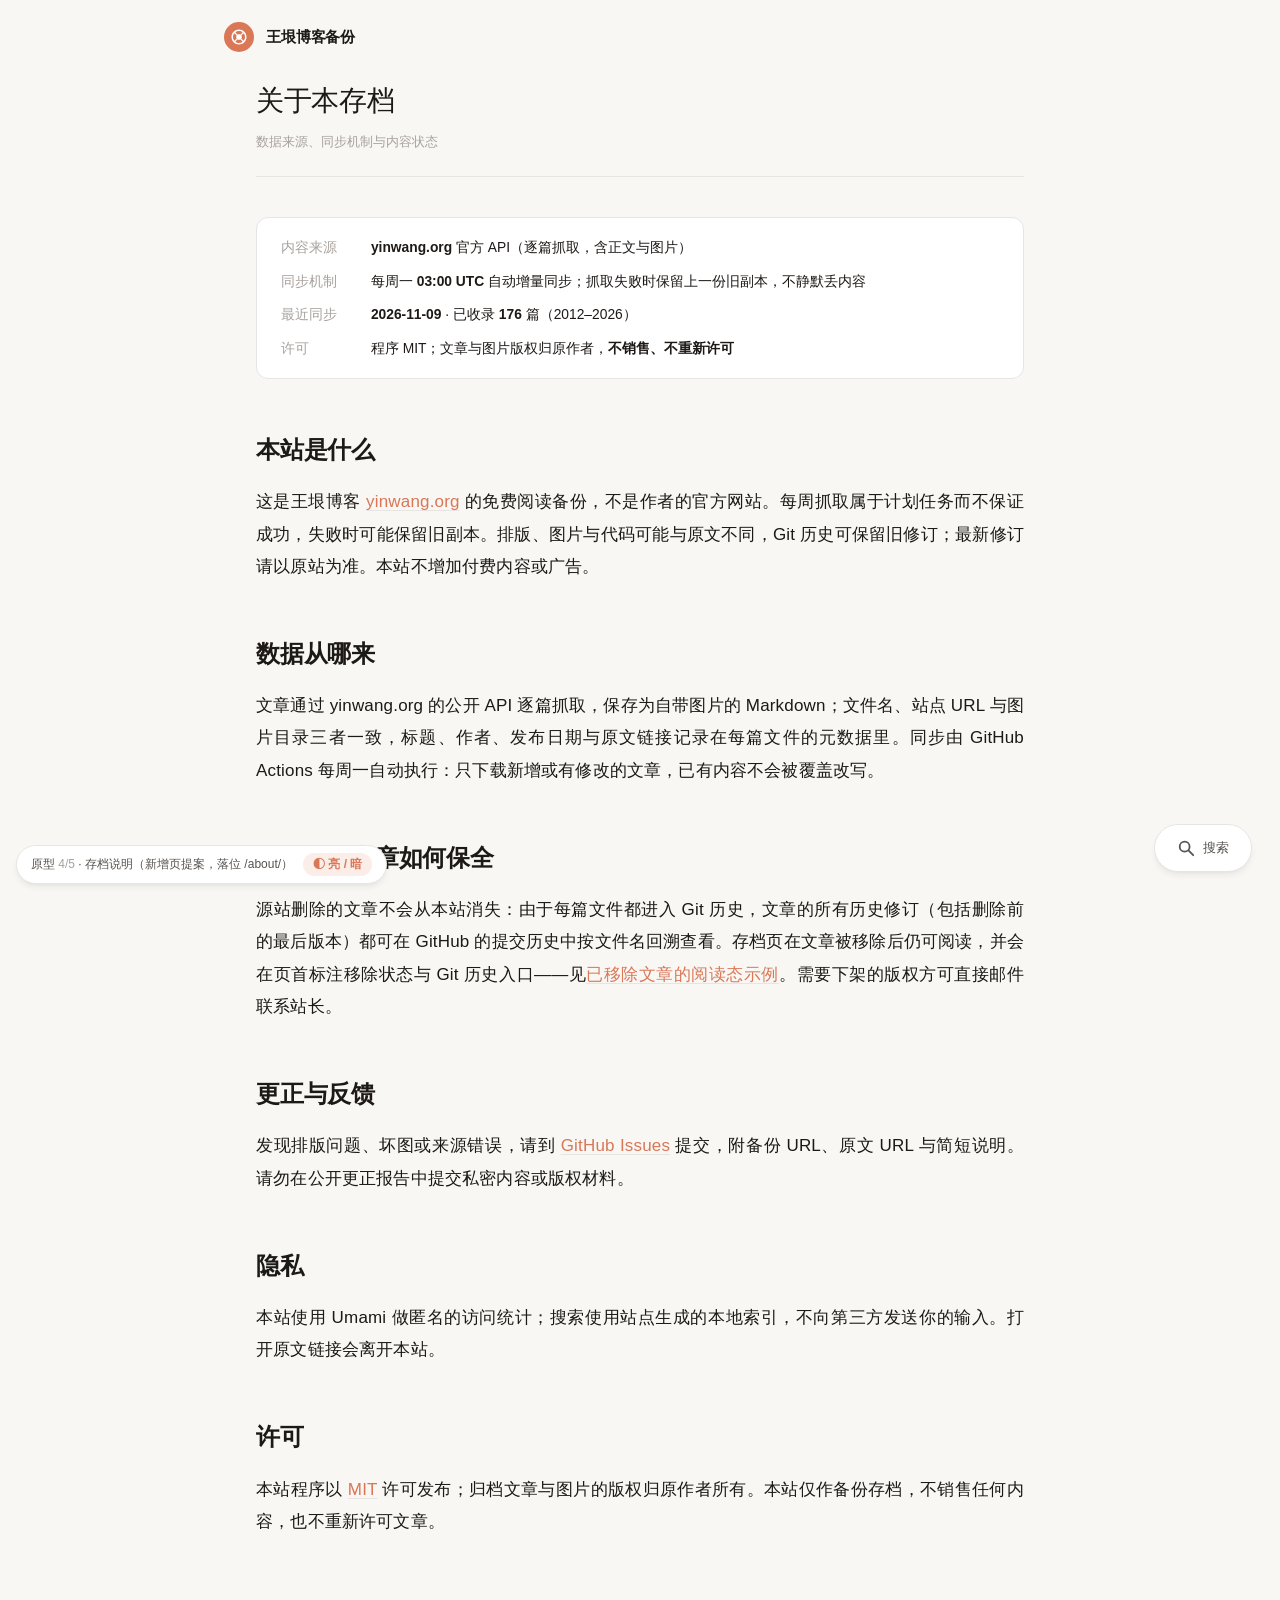
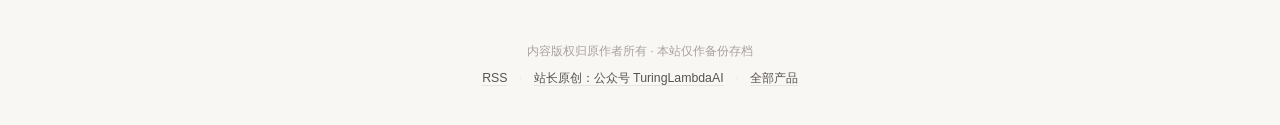
==== design/prototype/about.html @ 1a35fdff "docs(design): add prototype-first design contract (DESIGN.md + 5 screens)" ====
<!DOCTYPE html>
<html lang="zh">
<head>
<meta charset="UTF-8">
<meta name="viewport" content="width=device-width, initial-scale=1.0">
<title>王垠博客备份 — 原型 4/5 存档说明（新增页提案）</title>
<link rel="stylesheet" href="shared.css">
<style>
  /* ==== 存档说明专属：关键事实卡（数据全为真实机制与数值） ==== */
  .about-facts {
    background: var(--surface); border: 1px solid var(--border); border-radius: var(--radius);
    padding: 18px 24px; margin: 0 0 36px; display: grid; gap: 10px;
    font-size: 0.92em;
  }
  .about-facts .row { display: flex; gap: 14px; align-items: baseline; }
  .about-facts .k { flex: none; width: 5.5em; color: var(--text-3); }
  .about-facts .v { color: var(--text); }
  .about-facts .v b { font-weight: 600; font-variant-numeric: tabular-nums; }
</style>
</head>
<body>
  <div class="proto-bar">
    <span>原型 <span class="n">4/5</span> · 存档说明（新增页提案，落位 /about/）</span>
    <button type="button" data-theme-toggle>◐ 亮 / 暗</button>
  </div>

  <header class="site-header site-header--compact">
    <div class="container">
      <a class="site-logo site-logo--compact" href="index.html" aria-label="返回首页">
        <svg viewBox="0 0 24 24"><path d="M12 2C6.48 2 2 6.48 2 12s4.48 10 10 10 10-4.48 10-10S17.52 2 12 2zm0 2c1.85 0 3.55.63 4.9 1.69L14.3 8.8a4.97 4.97 0 0 0-4.6 0L7.1 5.69A7.96 7.96 0 0 1 12 4zM4 12c0-1.85.63-3.55 1.69-4.9L8.8 9.7a4.97 4.97 0 0 0 0 4.6l-3.11 2.6A7.96 7.96 0 0 1 4 12zm8 8c-1.85 0-3.55-.63-4.9-1.69l2.6-3.11a4.97 4.97 0 0 0 4.6 0l2.6 3.11A7.96 7.96 0 0 1 12 20zm6.31-3.1L15.2 14.3a4.97 4.97 0 0 0 0-4.6l3.11-2.6A7.96 7.96 0 0 1 20 12c0 1.85-.63 3.55-1.69 4.9z"/></svg>
      </a>
      <a class="site-title-link" href="index.html"><span class="site-title">王垠博客备份</span></a>
    </div>
  </header>

  <main class="container">
    <article class="post">
      <header class="post-header">
        <h1>关于本存档</h1>
        <div class="post-meta">
          <span>数据来源、同步机制与内容状态</span>
        </div>
      </header>

      <div class="about-facts">
        <div class="row"><span class="k">内容来源</span><span class="v"><b>yinwang.org</b> 官方 API（逐篇抓取，含正文与图片）</span></div>
        <div class="row"><span class="k">同步机制</span><span class="v">每周一 <b>03:00 UTC</b> 自动增量同步；抓取失败时保留上一份旧副本，不静默丢内容</span></div>
        <div class="row"><span class="k">最近同步</span><span class="v"><b>2026-11-09</b> · 已收录 <b>176</b> 篇（2012–2026）</span></div>
        <div class="row"><span class="k">许可</span><span class="v">程序 MIT；文章与图片版权归原作者，<b>不销售、不重新许可</b></span></div>
      </div>

      <div class="post-content">
        <h2>本站是什么</h2>
        <p>这是王垠博客 <a href="https://yinwang.org" target="_blank" rel="noopener">yinwang.org</a> 的免费阅读备份，不是作者的官方网站。每周抓取属于计划任务而不保证成功，失败时可能保留旧副本。排版、图片与代码可能与原文不同，Git 历史可保留旧修订；最新修订请以原站为准。本站不增加付费内容或广告。</p>

        <h2>数据从哪来</h2>
        <p>文章通过 yinwang.org 的公开 API 逐篇抓取，保存为自带图片的 Markdown；文件名、站点 URL 与图片目录三者一致，标题、作者、发布日期与原文链接记录在每篇文件的元数据里。同步由 GitHub Actions 每周一自动执行：只下载新增或有修改的文章，已有内容不会被覆盖改写。</p>

        <h2>被删除的文章如何保全</h2>
        <p>源站删除的文章不会从本站消失：由于每篇文件都进入 Git 历史，文章的所有历史修订（包括删除前的最后版本）都可在 GitHub 的提交历史中按文件名回溯查看。存档页在文章被移除后仍可阅读，并会在页首标注移除状态与 Git 历史入口——见<a href="removed.html">已移除文章的阅读态示例</a>。需要下架的版权方可直接邮件联系站长。</p>

        <h2>更正与反馈</h2>
        <p>发现排版问题、坏图或来源错误，请到 <a href="https://github.com/turlamai/yinwang-archive/issues" target="_blank" rel="noopener">GitHub Issues</a> 提交，附备份 URL、原文 URL 与简短说明。请勿在公开更正报告中提交私密内容或版权材料。</p>

        <h2>隐私</h2>
        <p>本站使用 Umami 做匿名的访问统计；搜索使用站点生成的本地索引，不向第三方发送你的输入。打开原文链接会离开本站。</p>

        <h2>许可</h2>
        <p>本站程序以 <a href="https://github.com/turlamai/yinwang-archive/blob/master/LICENSE" target="_blank" rel="noopener">MIT</a> 许可发布；归档文章与图片的版权归原作者所有。本站仅作备份存档，不销售任何内容，也不重新许可文章。</p>
      </div>
    </article>
  </main>

  <footer class="site-footer">
    <div class="container">
      <p>内容版权归原作者所有 · 本站仅作备份存档</p>
      <p class="footer-links">
        <a href="#feed.xml">RSS</a>
        <span class="sep">&middot;</span>
        <a href="#wechat/">站长原创：公众号 TuringLambdaAI</a>
        <span class="sep">&middot;</span>
        <a href="#jrtx.site">全部产品</a>
      </p>
    </div>
  </footer>

  <button id="search-trigger" class="search-trigger" aria-label="搜索">
    <svg width="18" height="18" viewBox="0 0 20 20" fill="none" stroke="currentColor" stroke-width="2" stroke-linecap="round"><circle cx="8.5" cy="8.5" r="5.5"/><line x1="13" y1="13" x2="18" y2="18"/></svg>
    <span class="t">搜索</span>
    <span class="tip">Ctrl K</span>
  </button>

  <script>
    (function () {
      var root = document.documentElement;
      if (matchMedia('(prefers-color-scheme: dark)').matches) root.classList.add('dark');
      document.querySelectorAll('[data-theme-toggle]').forEach(function (b) {
        b.addEventListener('click', function () { root.classList.toggle('dark'); });
      });
    })();
  </script>
</body>
</html>
---- design/prototype/shared.css ----
/* ==== 王垠博客备份 原型共享壳层 — tokens 与基础组件，见 design/DESIGN.md ====
   Tokens 逐值提取自 src/site/styles/main.css（家族 site-kit palette）。
   原型禁外部资源：serif 标题以系统宋体栈代替自托管 Newsreader；
   实物高亮由 vendor highlight.js 浏览器端执行，原型用静态 span 演示。 */
:root {
  --bg: #F9F7F4; --surface: #FFFFFF;
  --text: #1C1917; --text-2: #57534E; --text-3: #A8A29E;
  --accent: #D97757; --accent-hover: #C25F3D; --accent-bg: #FBEDE7;
  --border: #E7E5E4; --selection: #F3DCBE;
  --shadow-md: 0 4px 6px -1px rgba(28,25,23,.07), 0 2px 4px -2px rgba(28,25,23,.05);
  --radius: 12px;
  --font-ui: -apple-system, BlinkMacSystemFont, "Segoe UI", "Noto Sans SC", "PingFang SC", "Hiragino Sans GB", sans-serif;
  --font-serif: "Songti SC", "Noto Serif SC", "SimSun", Georgia, serif; /* 实物: "Newsreader", … */
  --font-mono: ui-monospace, "SF Mono", Menlo, Consolas, "Cascadia Mono", monospace;
  --hl-comment: #A8A29E; --hl-keyword: #A35F28; --hl-string: #5F7A44;
  --hl-number: #B03A2E; --hl-title: #3E6E8E; --hl-attr: #8E6B3E;
}
.dark {
  --bg: #171412; --surface: #231F1D;
  --text: #E7E5E4; --text-2: #A8A29E; --text-3: #78716C;
  --accent: #D4915C; --accent-hover: #E0A06D; --accent-bg: #2D2218;
  --border: #3D3835; --selection: #56401F;
  --shadow-md: 0 4px 6px -1px rgba(0,0,0,.3), 0 2px 4px -2px rgba(0,0,0,.25);
  --hl-comment: #78716C; --hl-keyword: #E0A06D; --hl-string: #9CB87A;
  --hl-number: #E08E85; --hl-title: #82AACC; --hl-attr: #C9A66B;
}
* { margin: 0; padding: 0; box-sizing: border-box; }
body {
  font-family: var(--font-ui); font-size: 15px; line-height: 1.7;
  color: var(--text); background: var(--bg); -webkit-font-smoothing: antialiased;
}
::selection { background: var(--selection); color: var(--text); }
:focus-visible { outline: 2px solid var(--accent); outline-offset: 2px; border-radius: 2px; }
a { color: var(--accent); text-decoration: none; transition: color .15s; }
a:hover { color: var(--accent-hover); }

/* ---- 原型评审工具条（非产品 UI，验收后移除） ---- */
.proto-bar {
  position: fixed; left: 16px; bottom: 16px; z-index: 400;
  display: inline-flex; align-items: center; gap: 10px;
  padding: 7px 14px; border-radius: 100px;
  background: var(--surface); border: 1px solid var(--border);
  box-shadow: var(--shadow-md); font-size: 12px; color: var(--text-2);
}
.proto-bar .n { color: var(--text-3); font-variant-numeric: tabular-nums; }
.proto-bar button {
  border: none; background: var(--accent-bg); color: var(--accent);
  font: 600 12px var(--font-ui); padding: 3px 10px; border-radius: 99px; cursor: pointer;
}
.proto-bar button:hover { background: var(--accent); color: #fff; }

/* ---- 布局 ---- */
.container { max-width: 880px; margin: 0 auto; padding: 0 24px; }

/* ---- SiteHeader ---- */
.site-header { padding: 48px 0 40px; text-align: center; }
.site-logo {
  display: inline-flex; align-items: center; justify-content: center;
  width: 48px; height: 48px; background: var(--accent); border-radius: 50%; margin-bottom: 16px;
}
.site-logo svg { width: 28px; height: 28px; fill: #fff; }
.site-title { font-family: var(--font-serif); font-size: 1.6em; font-weight: 500; color: var(--text); letter-spacing: -0.01em; }
.site-header--compact { padding: 22px 0 4px; }
.site-header--compact .container { display: flex; align-items: center; gap: 12px; }
.site-logo--compact { width: 30px; height: 30px; margin: 0; flex-shrink: 0; }
.site-logo--compact svg { width: 18px; height: 18px; }
.site-header--compact .site-title { font-size: 1.02em; font-weight: 600; }
.site-title-link { color: inherit; }
.site-title-link:hover .site-title { color: var(--accent); }
.site-desc { font-size: 0.92em; color: var(--text-3); margin-top: 6px; }
.site-desc a { color: var(--text-2); border-bottom: 1px solid var(--border); }
.site-desc a:hover { color: var(--accent); border-color: var(--accent); }

/* ---- FreeNotice（首页免费声明行） ---- */
.free-notice { color: var(--text-3); font-size: 0.86em; margin-bottom: 22px; padding-left: 4px; }
.free-notice a { color: var(--text-2); border-bottom: 1px solid var(--border); }
.free-notice a:hover { color: var(--accent); border-color: var(--accent); }

/* ---- YearSection + PostCard ---- */
.year-section { margin-bottom: 40px; }
.year-label {
  font-size: 0.8em; font-weight: 600; color: var(--text-3);
  text-transform: uppercase; letter-spacing: 0.08em; margin-bottom: 16px; padding-left: 4px;
}
.post-card {
  background: var(--surface); border: 1px solid var(--border); border-radius: var(--radius);
  padding: 20px 24px; margin-bottom: 10px; transition: box-shadow .2s, border-color .2s;
  display: flex; align-items: baseline; gap: 16px;
}
.post-card:hover { box-shadow: var(--shadow-md); border-color: var(--accent); }
.post-card-title { flex: 1; font-size: 0.98em; font-weight: 500; line-height: 1.4; }
.post-card-title a { color: inherit; }
.post-card-title a:hover { color: var(--accent); }
.post-card-date { font-size: 0.82em; color: var(--text-3); white-space: nowrap; font-variant-numeric: tabular-nums; }

/* ---- Pagination ---- */
.pagination { display: flex; justify-content: center; gap: 12px; margin-top: 40px; }
.pagination a {
  display: inline-flex; gap: 6px; padding: 10px 20px; border-radius: 100px;
  border: 1px solid var(--border); font-size: 0.88em; color: var(--text-2); transition: all .15s;
}
.pagination a:hover { border-color: var(--accent); color: var(--accent); background: var(--accent-bg); }
.pagination .gap { padding: 10px 4px; color: var(--text-3); font-size: 0.88em; }

/* ---- Post 页 ---- */
.post { max-width: 768px; margin: 0 auto; padding-top: 28px; padding-bottom: 56px; }
.post-header { margin-bottom: 40px; padding-bottom: 24px; border-bottom: 1px solid var(--border); }
.post-header h1 {
  font-family: var(--font-serif); font-size: 1.85em; font-weight: 500;
  line-height: 1.25; letter-spacing: -0.01em; margin-bottom: 12px;
}
.post-meta { display: flex; align-items: center; gap: 6px; flex-wrap: wrap; font-size: 0.85em; color: var(--text-3); }
.post-meta .sep { color: var(--border); }
.post-meta a { color: var(--text-2); }
.badge {
  display: inline-flex; align-items: center; gap: 5px; padding: 1px 9px; border-radius: 99px;
  background: var(--accent-bg); color: var(--accent); font-size: 0.92em; font-weight: 600;
}

/* ---- PostContent（长文排版是产品资产，行宽/行高锁死） ---- */
.post-content { font-size: 17px; line-height: 1.9; letter-spacing: 0.01em; text-wrap: pretty; overflow-wrap: break-word; }
.post-content p, .post-content li { text-align: justify; text-justify: inter-ideograph; }
.post-content h2 { font-size: 1.4em; font-weight: 600; margin: 2em 0 0.6em; letter-spacing: -0.01em; scroll-margin-top: 20px; }
.post-content h3 { font-size: 1.15em; font-weight: 600; margin: 1.6em 0 0.5em; scroll-margin-top: 20px; }
.post-content p { margin: 0 0 1.1em; }
.post-content ul, .post-content ol { padding-left: 1.4em; margin: 0 0 1.1em; }
.post-content li { margin: 0.35em 0; }
.post-content blockquote { border-left: 3px solid var(--accent); padding: 0.15em 0 0.15em 1.1em; margin: 1.3em 0; color: var(--text-2); }
.post-content pre, .post-content code { font-family: var(--font-mono); }
.post-content pre {
  background: var(--surface); border: 1px solid var(--border); padding: 18px 20px;
  border-radius: 10px; overflow-x: auto; margin: 1.2em 0; font-size: 0.88em; line-height: 1.6;
}
.post-content code { background: var(--accent-bg); color: var(--text); padding: 2px 6px; border-radius: 5px; font-size: 0.88em; }
.post-content pre code { background: none; color: inherit; padding: 0; }
.post-content img { display: block; max-width: 100%; height: auto; margin: 1.5em auto; border-radius: 10px; border: 1px solid var(--border); cursor: zoom-in; }
.dark .post-content img { filter: brightness(.88); }
.post-content table { border-collapse: collapse; width: 100%; margin: 1.2em 0; font-size: 0.92em; }
.post-content th, .post-content td { border: 1px solid var(--border); padding: 10px 14px; text-align: left; }
.post-content th { background: var(--accent-bg); font-weight: 600; color: var(--text-2); }
.post-content hr { border: none; border-top: 1px solid var(--border); margin: 2em 0; }
.post-content strong { font-weight: 600; }
.post-content a { text-decoration: underline; text-decoration-color: var(--border); text-underline-offset: 3px; transition: text-decoration-color .15s; }
.post-content a:hover { text-decoration-color: var(--accent); }
.hljs-comment { color: var(--hl-comment); } .hljs-keyword, .hljs-type { color: var(--hl-keyword); }
.hljs-string { color: var(--hl-string); } .hljs-number { color: var(--hl-number); }
.hljs-title { color: var(--hl-title); } .hljs-attr { color: var(--hl-attr); }

/* ---- PostToc（<details> 渐进增强，原生键盘可达） ---- */
.post-toc { background: var(--surface); border: 1px solid var(--border); border-radius: var(--radius); padding: 12px 18px; margin: 0 0 28px; font-size: 0.9em; }
.post-toc summary { cursor: pointer; color: var(--text-2); font-weight: 600; user-select: none; list-style: none; }
.post-toc summary::-webkit-details-marker { display: none; }
.post-toc summary::before { content: "≡"; margin-right: 8px; color: var(--text-3); }
.post-toc[open] summary { margin-bottom: 8px; }
.post-toc-list { display: grid; gap: 2px; border-top: 1px solid var(--border); padding-top: 8px; }
.post-toc-list a { color: var(--text-2); padding: 4px 8px; border-radius: 6px; }
.post-toc-list a:hover { color: var(--accent); background: var(--accent-bg); }

/* ---- PostNav（阅读交接 + 键盘 ←/→） ---- */
.post-nav { display: grid; grid-template-columns: 1fr 1fr; gap: 24px; margin-top: 56px; padding-top: 28px; border-top: 1px solid var(--border); }
.post-nav-item { display: flex; flex-direction: column; gap: 6px; }
.post-nav-item:hover { opacity: .82; }
.post-nav-newer { text-align: right; }
.post-nav-label { font-size: 0.78em; letter-spacing: .04em; color: var(--text-3); }
.post-nav-title { font-size: 0.94em; font-weight: 500; color: var(--text); line-height: 1.5; }
.post-nav-item:hover .post-nav-title { color: var(--accent); }

/* ---- ReadingProgress ---- */
.reading-progress { position: fixed; top: 0; left: 0; height: 3px; width: 0; background: linear-gradient(90deg, var(--accent), var(--accent-hover)); z-index: 150; pointer-events: none; }

/* ---- SiteFooter ---- */
.site-footer { padding: 28px 0 36px; text-align: center; font-size: 0.82em; color: var(--text-3); }
.footer-links { margin-top: 6px; }
.footer-links a { color: var(--text-2); border-bottom: 1px solid var(--border); transition: color .15s, border-color .15s; }
.footer-links a:hover { color: var(--accent); border-color: var(--accent); }
.footer-links .sep { margin: 0 8px; color: var(--border); }
.footer-links strong { color: var(--text-2); font-weight: 600; }

/* ---- SearchTrigger + SearchOverlay ---- */
.search-trigger {
  position: fixed; bottom: 28px; right: 28px; z-index: 90;
  display: inline-flex; align-items: center; gap: 8px; padding: 14px 22px;
  border: 1px solid var(--border); border-radius: 100px; background: var(--surface); color: var(--text-2);
  font-size: 0.88em; font-family: var(--font-ui); line-height: 1; cursor: pointer; box-shadow: var(--shadow-md); transition: all .2s;
}
.search-trigger:hover { border-color: var(--accent); color: var(--accent); }
.search-trigger .tip {
  position: absolute; bottom: calc(100% + 10px); left: 50%;
  transform: translateX(-50%) translateY(4px); padding: 5px 10px; border-radius: 6px;
  background: var(--text); color: var(--bg); font-size: 0.75em; white-space: nowrap;
  opacity: 0; pointer-events: none; transition: opacity .15s, transform .15s;
}
.search-trigger:hover .tip { opacity: 1; transform: translateX(-50%) translateY(0); }
.search-overlay { position: fixed; inset: 0; z-index: 200; display: none; align-items: flex-start; justify-content: center; padding: 12vh 16px 16px; }
.search-overlay.active { display: flex; }
.search-backdrop { position: absolute; inset: 0; background: rgba(28,25,23,.4); backdrop-filter: blur(4px); }
.dark .search-backdrop { background: rgba(0,0,0,.6); }
.search-dialog {
  position: relative; width: 100%; max-width: 560px; max-height: 80vh;
  background: var(--surface); border: 1px solid var(--border); border-radius: 16px;
  box-shadow: 0 24px 48px rgba(28,25,23,.18); overflow: hidden;
  display: flex; flex-direction: column;
}
.search-input-wrap { display: flex; align-items: center; gap: 12px; padding: 16px 20px; border-bottom: 1px solid var(--border); flex-shrink: 0; }
.search-icon { width: 20px; height: 20px; flex-shrink: 0; color: var(--text-3); }
#search-input { flex: 1; border: none; outline: none; background: none; font-size: 1em; color: var(--text); font-family: var(--font-ui); min-width: 0; }
#search-input::placeholder { color: var(--text-3); }
.search-kbd { padding: 2px 8px; border: 1px solid var(--border); border-radius: 6px; font-size: 0.75em; color: var(--text-3); background: var(--bg); line-height: 1.6; }
.search-results { flex: 1; overflow-y: auto; overscroll-behavior: contain; min-height: 0; word-break: break-word; }
.search-result-item { display: flex; align-items: baseline; gap: 12px; padding: 14px 20px; color: var(--text); transition: background .12s; }
.search-result-item:hover, .search-result-item:focus { background: var(--accent-bg); outline: none; }
.search-result-item + .search-result-item { border-top: 1px solid var(--border); }
.search-result-title { flex: 1; font-size: 0.92em; font-weight: 500; line-height: 1.4; min-width: 0; overflow: hidden; text-overflow: ellipsis; white-space: nowrap; }
.search-result-title mark { background: var(--accent-bg); color: var(--accent); font-weight: 600; padding: 1px 2px; border-radius: 3px; }
.search-result-date { font-size: 0.8em; color: var(--text-3); white-space: nowrap; font-variant-numeric: tabular-nums; }
.search-hint { padding: 28px 20px; text-align: center; font-size: 0.88em; color: var(--text-3); overflow-wrap: anywhere; }

/* ---- ArchiveBanner（已移除文章横幅，新增组件） ---- */
.archive-banner {
  background: var(--surface); border: 1px solid var(--border); border-left: 3px solid var(--accent);
  border-radius: var(--radius); padding: 14px 18px; margin-bottom: 32px; font-size: 0.9em; color: var(--text-2);
}
.archive-banner .head { display: flex; align-items: center; gap: 8px; font-weight: 600; color: var(--text); margin-bottom: 6px; }
.archive-banner p { margin: 0 0 4px; }
.archive-banner a { color: var(--accent); }

/* ---- 响应式 ---- */
@media (max-width: 640px) {
  .container { padding: 0 20px; }
  .site-header { padding: 32px 0 28px; }
  .post-header h1 { font-size: 1.45em; }
  .post-content { font-size: 16px; line-height: 1.9; }
  .post-card { flex-direction: column; gap: 4px; padding: 16px 18px; }
  .post-card-date { order: -1; }
  .post-nav { grid-template-columns: 1fr; }
  .post-nav-newer { text-align: left; }
  .search-trigger { width: 50px; height: 50px; padding: 0; border-radius: 50%; justify-content: center; }
  .search-trigger .t, .search-trigger .tip { display: none; }
  .search-overlay { padding: 0; align-items: flex-start; justify-content: flex-start; }
  .search-dialog { max-width: 100%; border-radius: 0 0 16px 16px; }
}
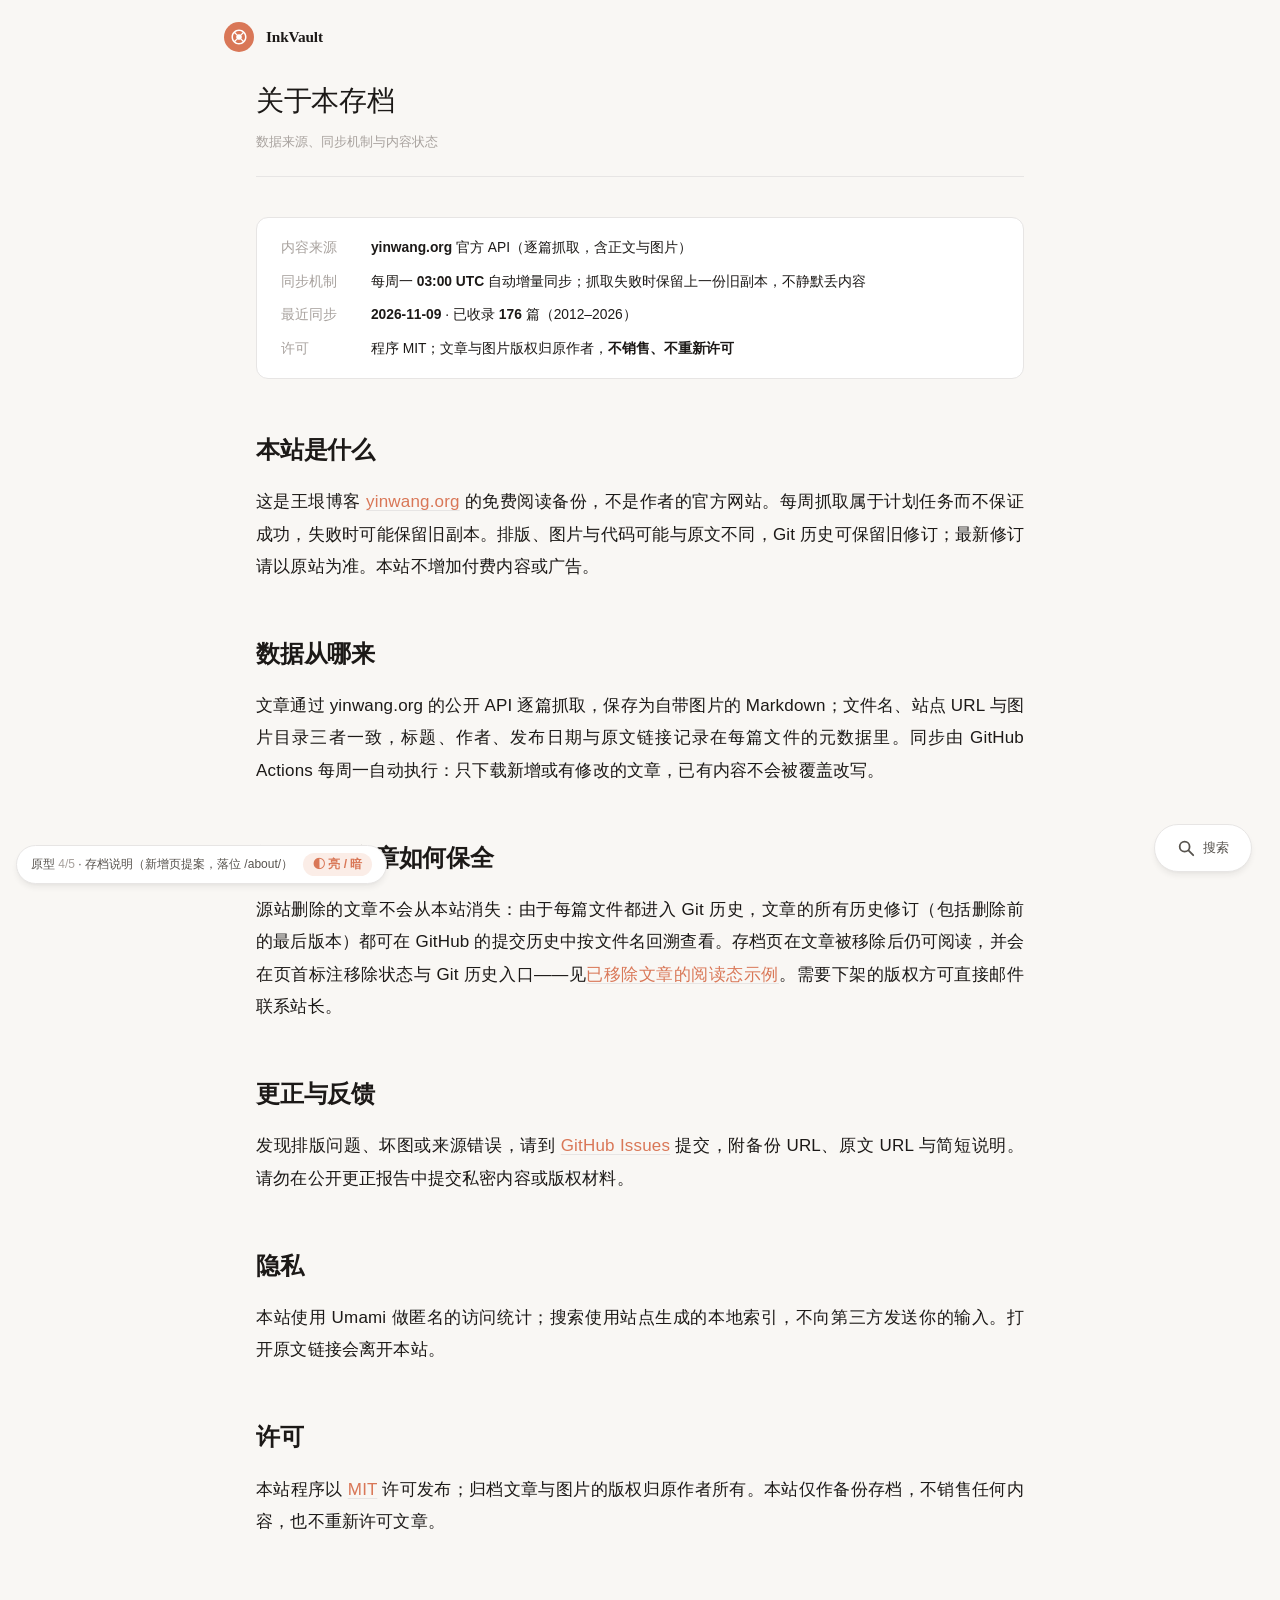
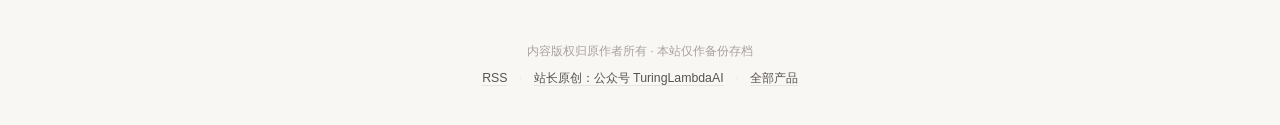
==== commit 7a86c1f9: "feat: unify InkVault site branding and source attribution" ====
--- a/design/prototype/about.html
+++ b/design/prototype/about.html
@@ -3,7 +3,7 @@
 <head>
 <meta charset="UTF-8">
 <meta name="viewport" content="width=device-width, initial-scale=1.0">
-<title>王垠博客备份 — 原型 4/5 存档说明（新增页提案）</title>
+<title>InkVault — 原型 4/5 存档说明（新增页提案）</title>
 <link rel="stylesheet" href="shared.css">
 <style>
   /* ==== 存档说明专属：关键事实卡（数据全为真实机制与数值） ==== */
@@ -29,7 +29,7 @@
       <a class="site-logo site-logo--compact" href="index.html" aria-label="返回首页">
         <svg viewBox="0 0 24 24"><path d="M12 2C6.48 2 2 6.48 2 12s4.48 10 10 10 10-4.48 10-10S17.52 2 12 2zm0 2c1.85 0 3.55.63 4.9 1.69L14.3 8.8a4.97 4.97 0 0 0-4.6 0L7.1 5.69A7.96 7.96 0 0 1 12 4zM4 12c0-1.85.63-3.55 1.69-4.9L8.8 9.7a4.97 4.97 0 0 0 0 4.6l-3.11 2.6A7.96 7.96 0 0 1 4 12zm8 8c-1.85 0-3.55-.63-4.9-1.69l2.6-3.11a4.97 4.97 0 0 0 4.6 0l2.6 3.11A7.96 7.96 0 0 1 12 20zm6.31-3.1L15.2 14.3a4.97 4.97 0 0 0 0-4.6l3.11-2.6A7.96 7.96 0 0 1 20 12c0 1.85-.63 3.55-1.69 4.9z"/></svg>
       </a>
-      <a class="site-title-link" href="index.html"><span class="site-title">王垠博客备份</span></a>
+      <a class="site-title-link" href="index.html"><span class="site-title">InkVault</span></a>
     </div>
   </header>
 
--- a/design/prototype/shared.css
+++ b/design/prototype/shared.css
@@ -1,5 +1,5 @@
 /* ==== 王垠博客备份 原型共享壳层 — tokens 与基础组件，见 design/DESIGN.md ====
-   Tokens 逐值提取自 src/site/styles/main.css（家族 site-kit palette）。
+   Tokens 逐值提取自 assets/site/styles/main.css（家族 site-kit palette）。
    原型禁外部资源：serif 标题以系统宋体栈代替自托管 Newsreader；
    实物高亮由 vendor highlight.js 浏览器端执行，原型用静态 span 演示。 */
 :root {
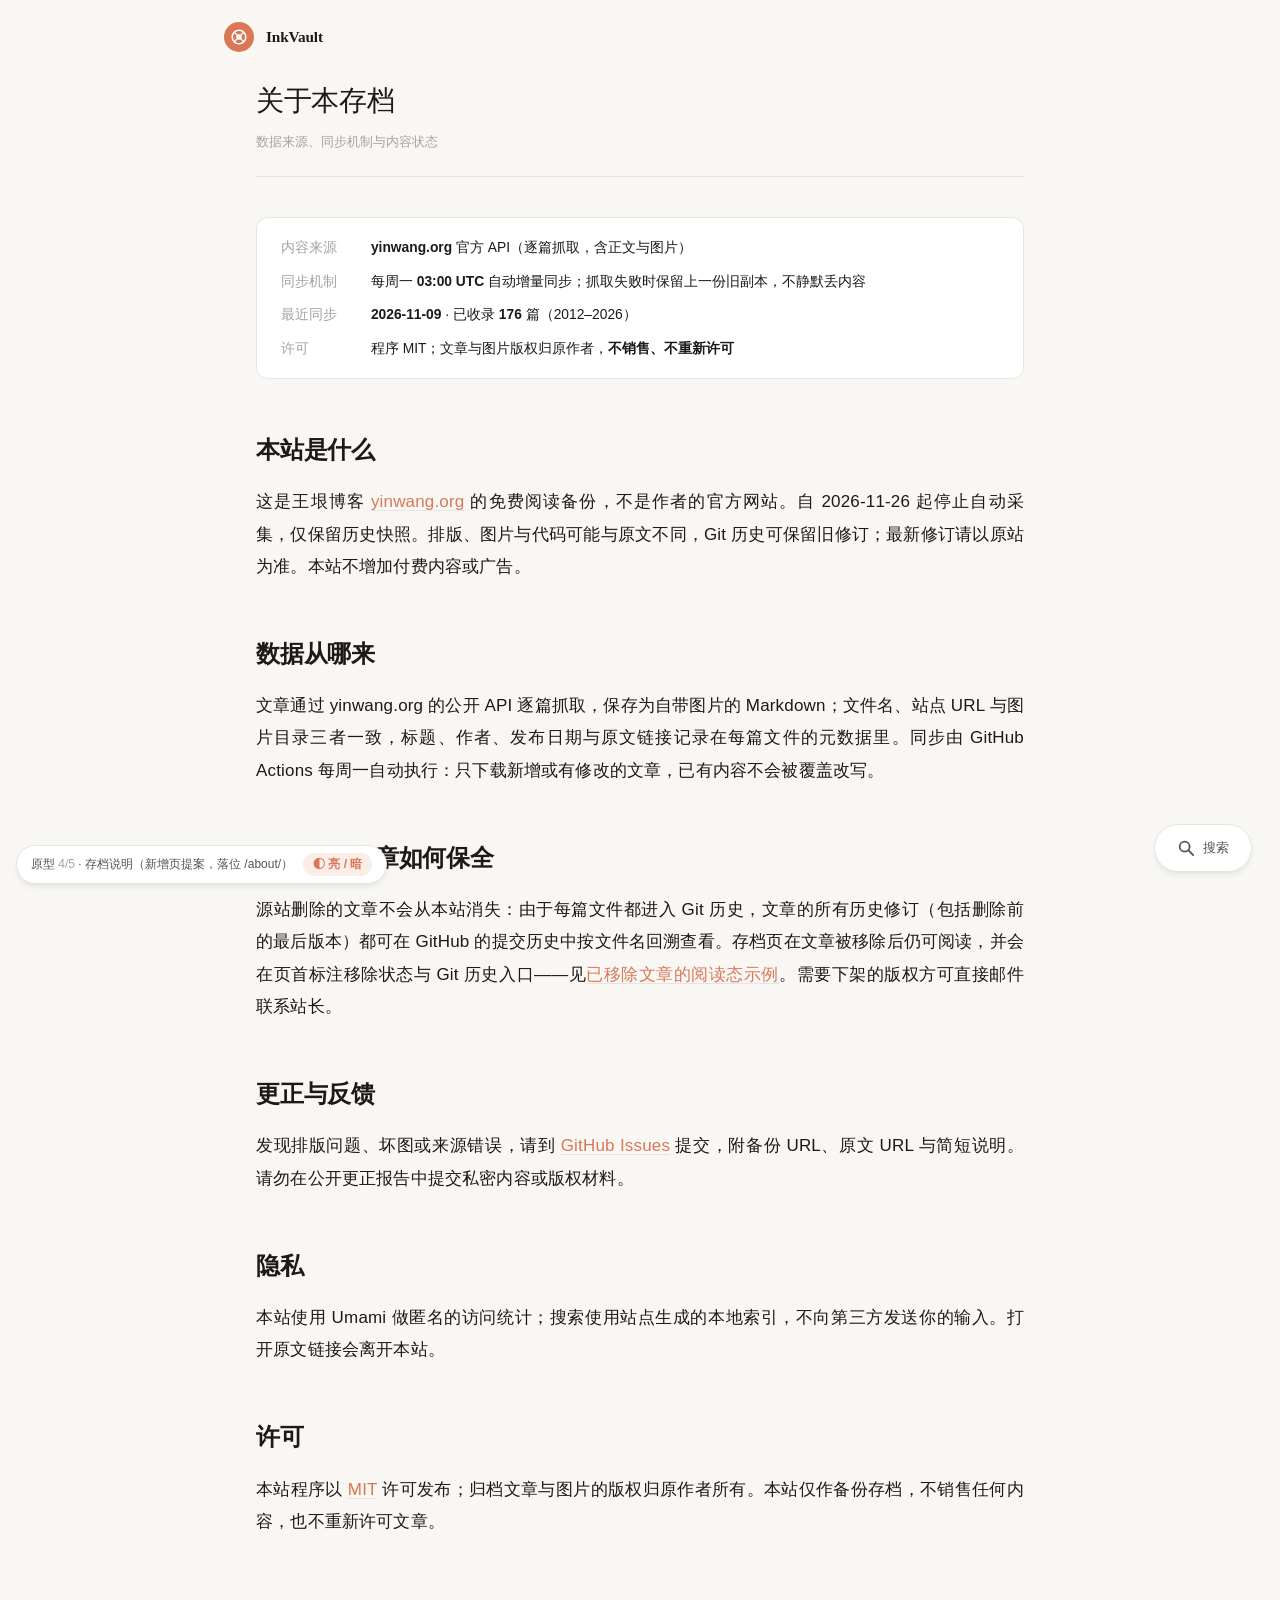
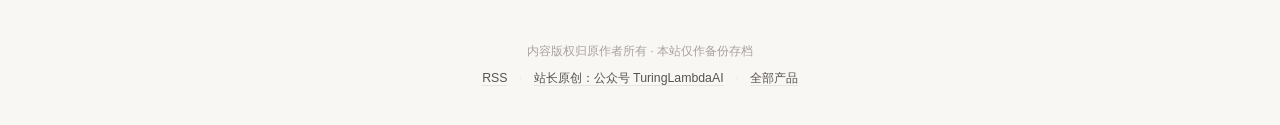
==== commit 58c84cba: "chore: stop crawling and document historical archive status" ====
--- a/design/prototype/about.html
+++ b/design/prototype/about.html
@@ -51,7 +51,7 @@
 
       <div class="post-content">
         <h2>本站是什么</h2>
-        <p>这是王垠博客 <a href="https://yinwang.org" target="_blank" rel="noopener">yinwang.org</a> 的免费阅读备份，不是作者的官方网站。每周抓取属于计划任务而不保证成功，失败时可能保留旧副本。排版、图片与代码可能与原文不同，Git 历史可保留旧修订；最新修订请以原站为准。本站不增加付费内容或广告。</p>
+        <p>这是王垠博客 <a href="https://yinwang.org" target="_blank" rel="noopener">yinwang.org</a> 的免费阅读备份，不是作者的官方网站。自 2026-11-26 起停止自动采集，仅保留历史快照。排版、图片与代码可能与原文不同，Git 历史可保留旧修订；最新修订请以原站为准。本站不增加付费内容或广告。</p>
 
         <h2>数据从哪来</h2>
         <p>文章通过 yinwang.org 的公开 API 逐篇抓取，保存为自带图片的 Markdown；文件名、站点 URL 与图片目录三者一致，标题、作者、发布日期与原文链接记录在每篇文件的元数据里。同步由 GitHub Actions 每周一自动执行：只下载新增或有修改的文章，已有内容不会被覆盖改写。</p>
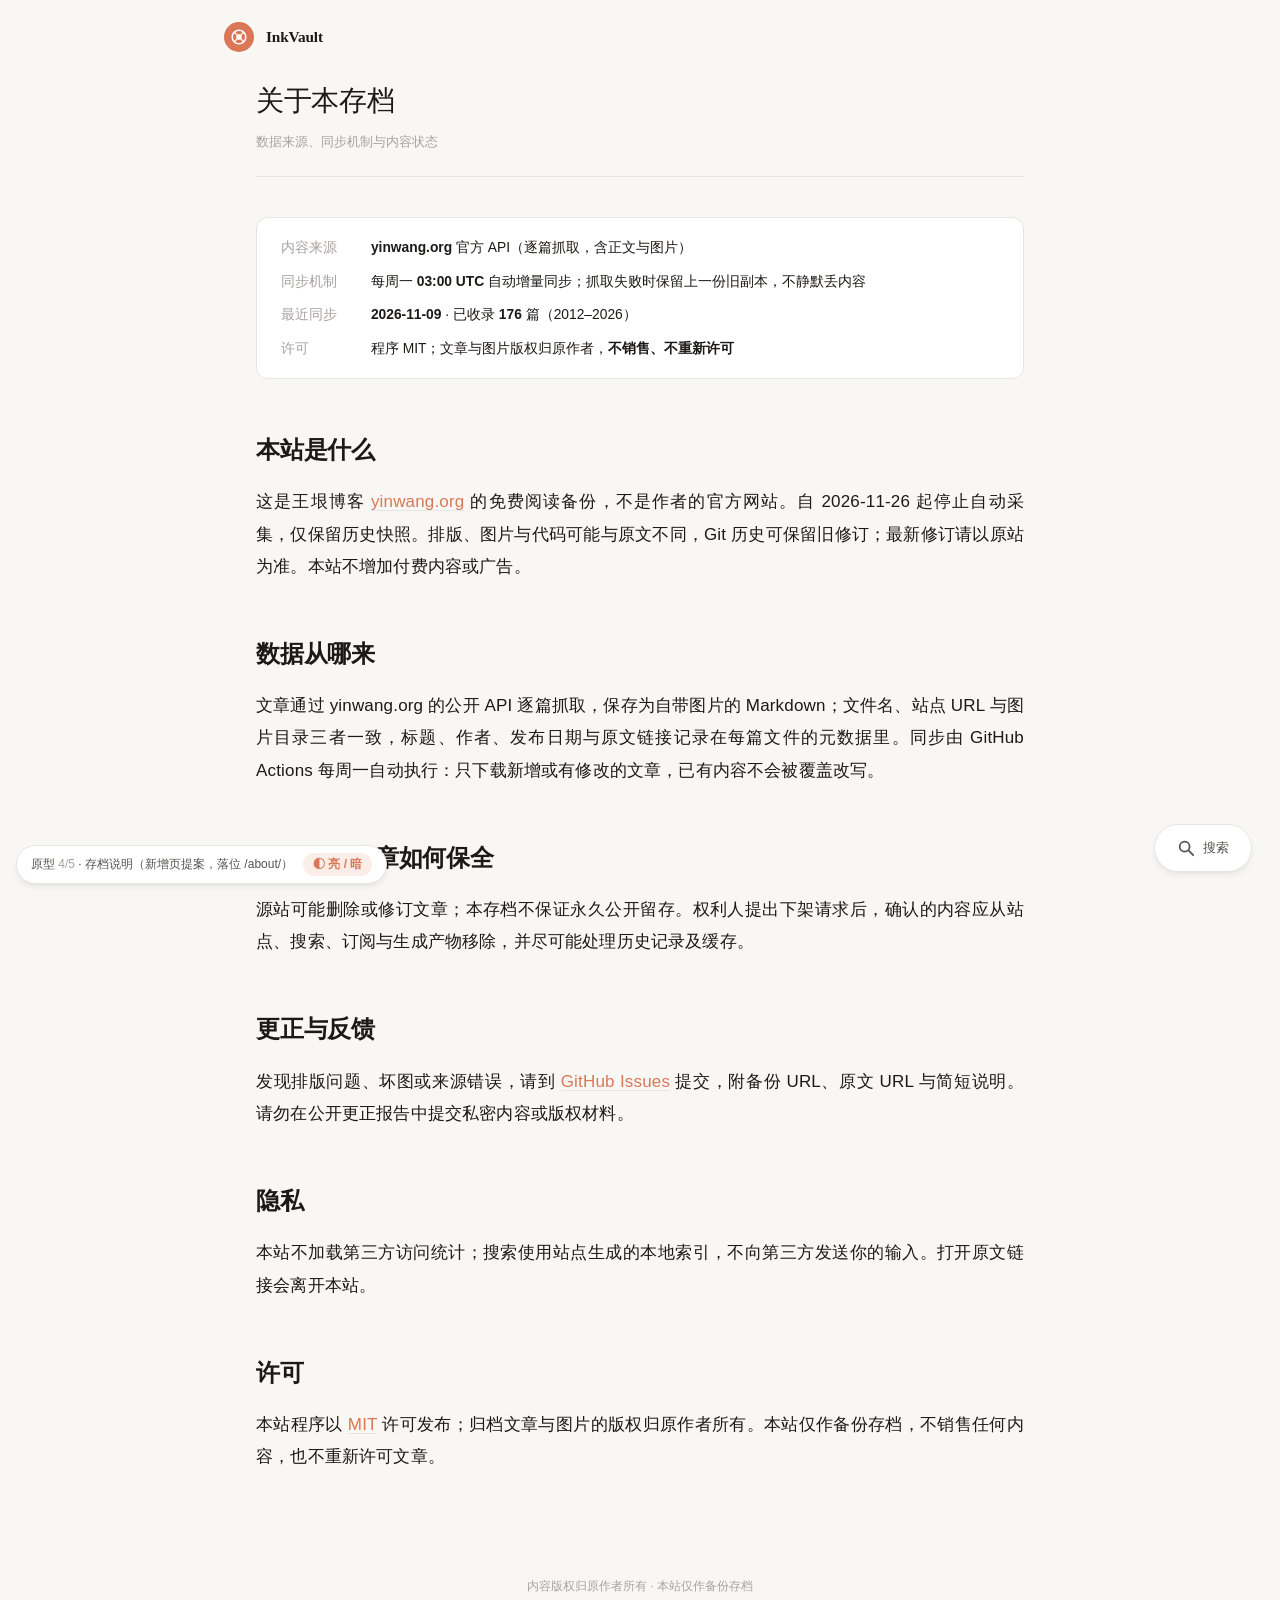
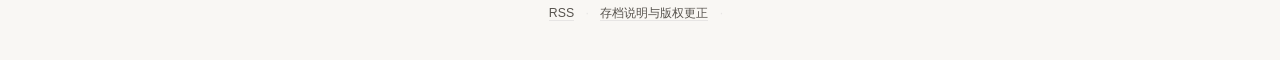
==== commit 51176c89: "chore: remove archive promotion and analytics, update regression tests" ====
--- a/design/prototype/about.html
+++ b/design/prototype/about.html
@@ -57,13 +57,13 @@
         <p>文章通过 yinwang.org 的公开 API 逐篇抓取，保存为自带图片的 Markdown；文件名、站点 URL 与图片目录三者一致，标题、作者、发布日期与原文链接记录在每篇文件的元数据里。同步由 GitHub Actions 每周一自动执行：只下载新增或有修改的文章，已有内容不会被覆盖改写。</p>
 
         <h2>被删除的文章如何保全</h2>
-        <p>源站删除的文章不会从本站消失：由于每篇文件都进入 Git 历史，文章的所有历史修订（包括删除前的最后版本）都可在 GitHub 的提交历史中按文件名回溯查看。存档页在文章被移除后仍可阅读，并会在页首标注移除状态与 Git 历史入口——见<a href="removed.html">已移除文章的阅读态示例</a>。需要下架的版权方可直接邮件联系站长。</p>
+        <p>源站可能删除或修订文章；本存档不保证永久公开留存。权利人提出下架请求后，确认的内容应从站点、搜索、订阅与生成产物移除，并尽可能处理历史记录及缓存。</p>
 
         <h2>更正与反馈</h2>
         <p>发现排版问题、坏图或来源错误，请到 <a href="https://github.com/turlamai/yinwang-archive/issues" target="_blank" rel="noopener">GitHub Issues</a> 提交，附备份 URL、原文 URL 与简短说明。请勿在公开更正报告中提交私密内容或版权材料。</p>
 
         <h2>隐私</h2>
-        <p>本站使用 Umami 做匿名的访问统计；搜索使用站点生成的本地索引，不向第三方发送你的输入。打开原文链接会离开本站。</p>
+        <p>本站不加载第三方访问统计；搜索使用站点生成的本地索引，不向第三方发送你的输入。打开原文链接会离开本站。</p>
 
         <h2>许可</h2>
         <p>本站程序以 <a href="https://github.com/turlamai/yinwang-archive/blob/master/LICENSE" target="_blank" rel="noopener">MIT</a> 许可发布；归档文章与图片的版权归原作者所有。本站仅作备份存档，不销售任何内容，也不重新许可文章。</p>
@@ -77,9 +77,8 @@
       <p class="footer-links">
         <a href="#feed.xml">RSS</a>
         <span class="sep">&middot;</span>
-        <a href="#wechat/">站长原创：公众号 TuringLambdaAI</a>
+        <a href="about.html">存档说明与版权更正</a>
         <span class="sep">&middot;</span>
-        <a href="#jrtx.site">全部产品</a>
       </p>
     </div>
   </footer>
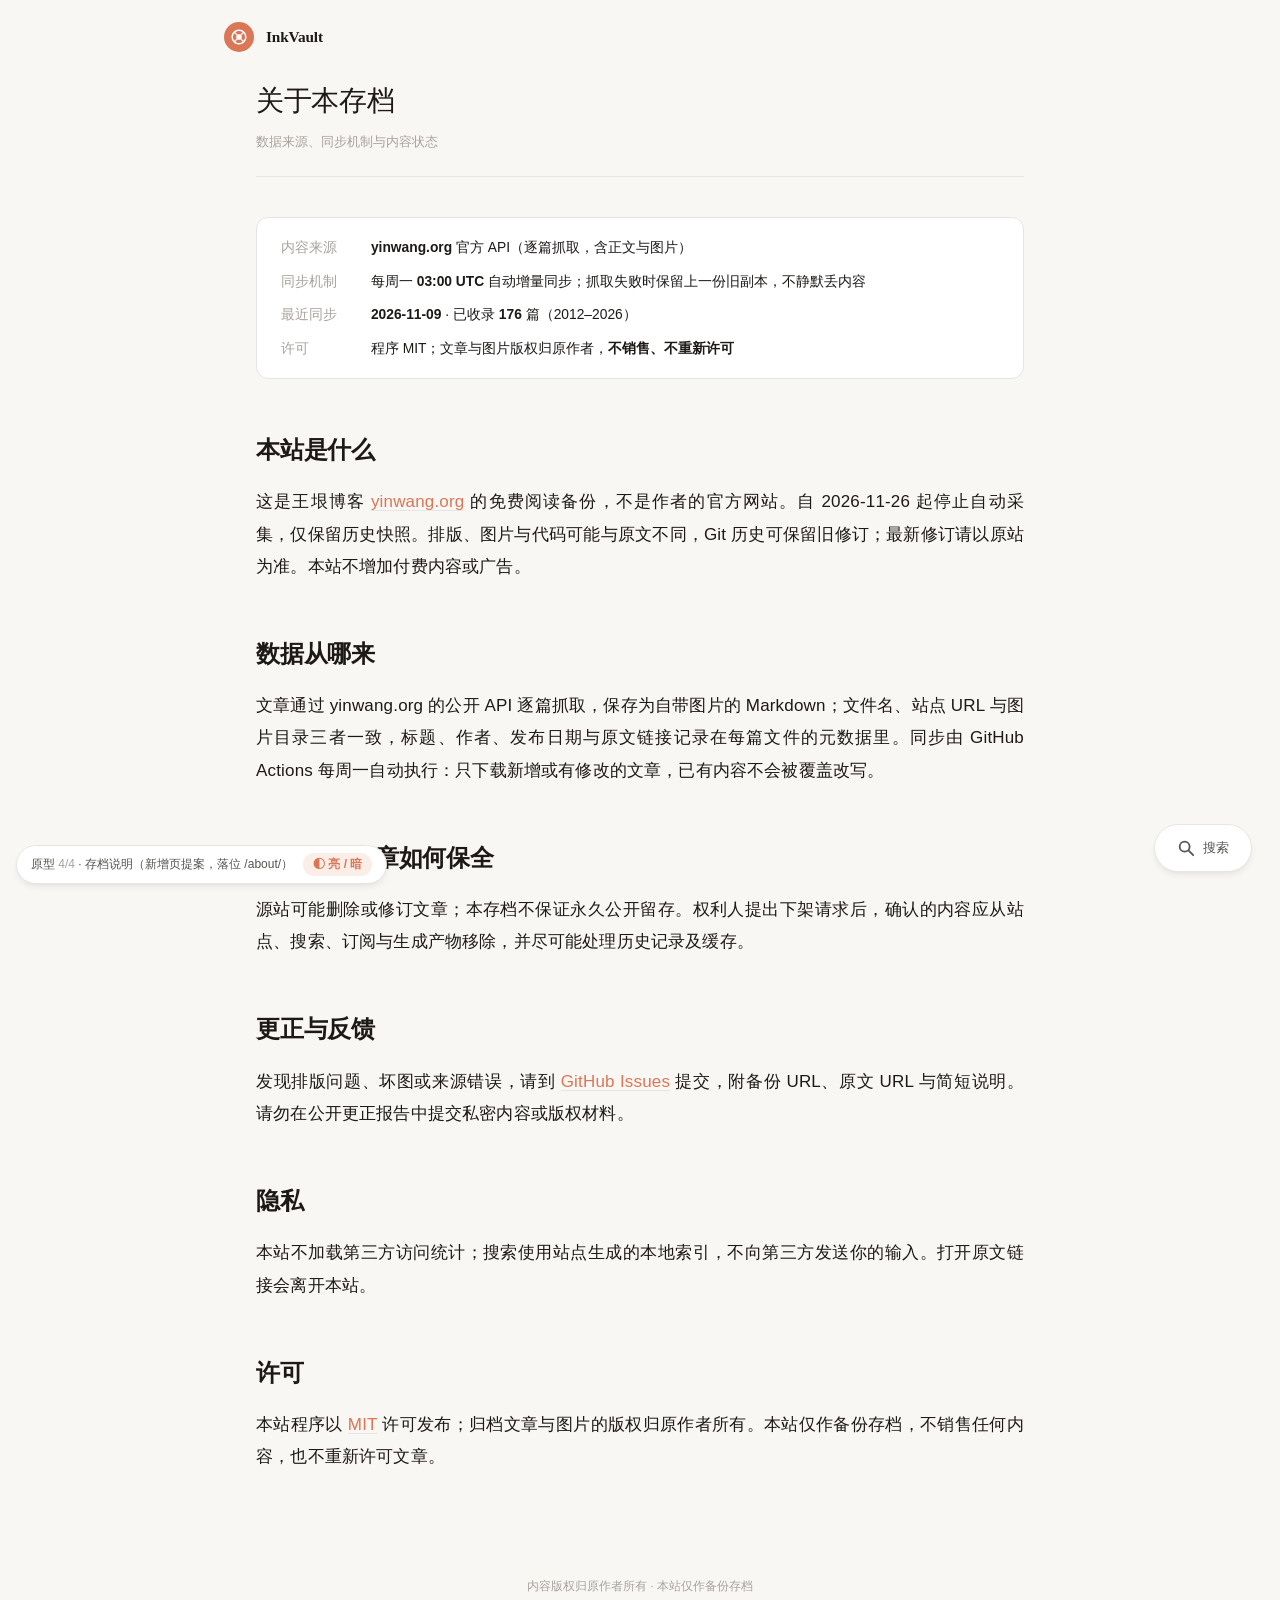
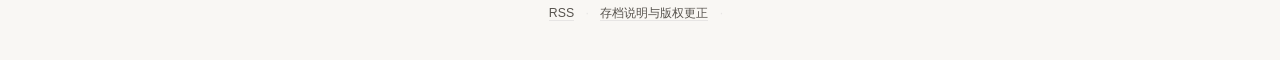
==== commit def5bf37: "chore: remove retired promotion assets and finalize maintenance scope" ====
--- a/design/prototype/about.html
+++ b/design/prototype/about.html
@@ -3,7 +3,7 @@
 <head>
 <meta charset="UTF-8">
 <meta name="viewport" content="width=device-width, initial-scale=1.0">
-<title>InkVault — 原型 4/5 存档说明（新增页提案）</title>
+<title>InkVault — 原型 4/4 存档说明（新增页提案）</title>
 <link rel="stylesheet" href="shared.css">
 <style>
   /* ==== 存档说明专属：关键事实卡（数据全为真实机制与数值） ==== */
@@ -20,7 +20,7 @@
 </head>
 <body>
   <div class="proto-bar">
-    <span>原型 <span class="n">4/5</span> · 存档说明（新增页提案，落位 /about/）</span>
+    <span>原型 <span class="n">4/4</span> · 存档说明（新增页提案，落位 /about/）</span>
     <button type="button" data-theme-toggle>◐ 亮 / 暗</button>
   </div>
 
--- a/design/prototype/shared.css
+++ b/design/prototype/shared.css
@@ -239,3 +239,7 @@
   .search-overlay { padding: 0; align-items: flex-start; justify-content: flex-start; }
   .search-dialog { max-width: 100%; border-radius: 0 0 16px 16px; }
 }
+
+/* Archive overlay controls: visible at every viewport width. */
+button.search-kbd { display: inline-block; cursor: pointer; min-height: 32px; color: var(--text); }
+.lightbox-close { position: absolute; top: 16px; right: 16px; padding: 8px 16px; border: 1px solid var(--border); border-radius: 8px; background: var(--surface); color: var(--text); cursor: pointer; }
